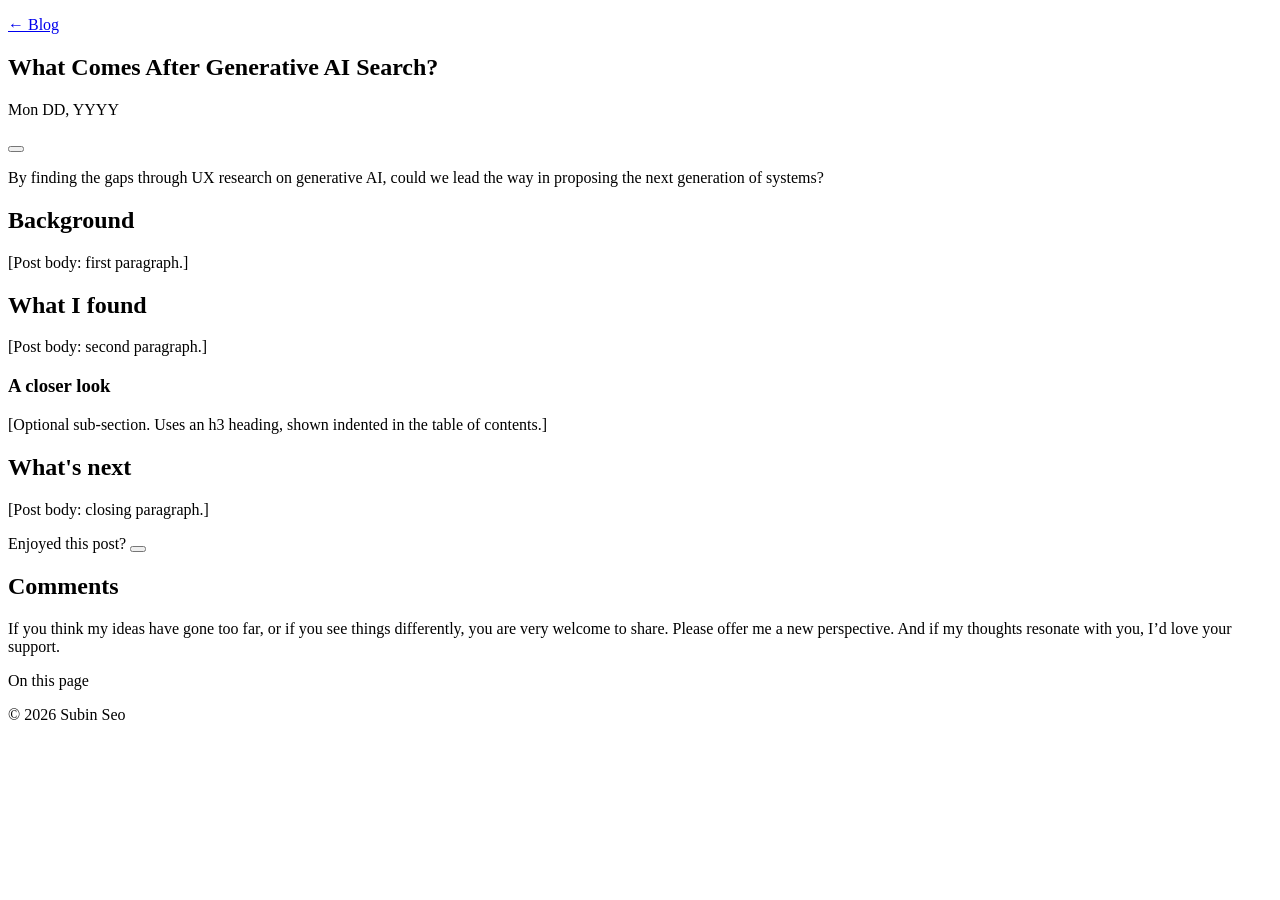
==== blog/next-generation/index.html @ 7dc59793 "File organization" ====
<!doctype html>
<html lang="en">
<head>
	<meta charset="utf-8">
	<meta name="viewport" content="width=device-width, initial-scale=1.0">
	<title>What Comes After Generative AI Search? - Subin Seo</title>
	<link rel="preconnect" href="https://fonts.googleapis.com">
	<link href="https://fonts.googleapis.com/css2?family=Jost:wght@300;400;600&family=Montserrat:wght@300&family=Work+Sans:wght@300;400;600&display=swap" rel="stylesheet">
	<link href="css/style.css?v=66" rel="stylesheet">
	<script src="js/nav.js?v=13"></script>
	<link rel="icon" href="img/favicon.svg?v=2" type="image/svg+xml">
</head>
<body>

	<!--
		Blog post template. To write another post:
		  1. Copy this file and rename it (e.g. blog-my-topic.html).
		  2. Change data-slug below to a short unique id (lowercase letters, numbers, hyphens), and use the
		     same value in the heart/comment-count buttons, in blog.html, and in worker/wrangler.toml (ALLOWED_SLUGS).
		  3. Write the post with h2 (and optional h3) headings inside .post-body: the floating
		     table of contents on the right is built from them automatically.
		  4. Add the post to blog.html.
	-->
	<div class="page page-post">
		<div class="post-layout">

			<article class="post-main" data-slug="next-generation">
				<p class="back"><a href="blog.html">&larr; Blog</a></p>
				<h1>What Comes After Generative AI Search?</h1>
				<p class="meta">Mon DD, YYYY</p>

				<div class="post-stats">
					<button type="button" class="heart-btn" data-slug="next-generation"></button>
					<a class="comment-count" href="#comments" data-slug="next-generation" hidden><svg viewBox="0 0 24 24" width="18" height="18" aria-hidden="true"><path d="M4 4h16a1 1 0 0 1 1 1v11a1 1 0 0 1-1 1H9l-5 4V5a1 1 0 0 1 1-1z"/></svg><span class="comment-num"></span></a>
				</div>

				<p class="post-lead">
					By finding the gaps through UX research on generative AI,
					could we lead the way in proposing the next generation of systems?
				</p>

				<div class="post-body">
					<h2>Background</h2>
					<p>[Post body: first paragraph.]</p>

					<h2>What I found</h2>
					<p>[Post body: second paragraph.]</p>

					<h3>A closer look</h3>
					<p>[Optional sub-section. Uses an h3 heading, shown indented in the table of contents.]</p>

					<h2>What's next</h2>
					<p>[Post body: closing paragraph.]</p>
				</div>

				<div class="post-end">
					<span>Enjoyed this post?</span>
					<button type="button" class="heart-btn" data-slug="next-generation"></button>
				</div>

				<section id="comments" class="comments">
					<h2>Comments</h2>
					<p class="comments-intro">
						If you think my ideas have gone too far, or if you see things differently, you are very welcome to share.
						Please offer me a new perspective. And if my thoughts resonate with you, I’d love your support.
					</p>
					<div id="giscus-box"></div>
				</section>
			</article>

			<aside class="toc" aria-label="Table of contents">
				<div class="toc-inner">
					<p class="toc-title">On this page</p>
					<ol id="toc-list"></ol>
				</div>
			</aside>

		</div>
	</div>

	<footer>
		&copy; 2026 Subin Seo
	</footer>

	<script src="js/blog-config.js?v=3"></script>
	<script src="js/blog.js?v=3"></script>
</body>
</html>
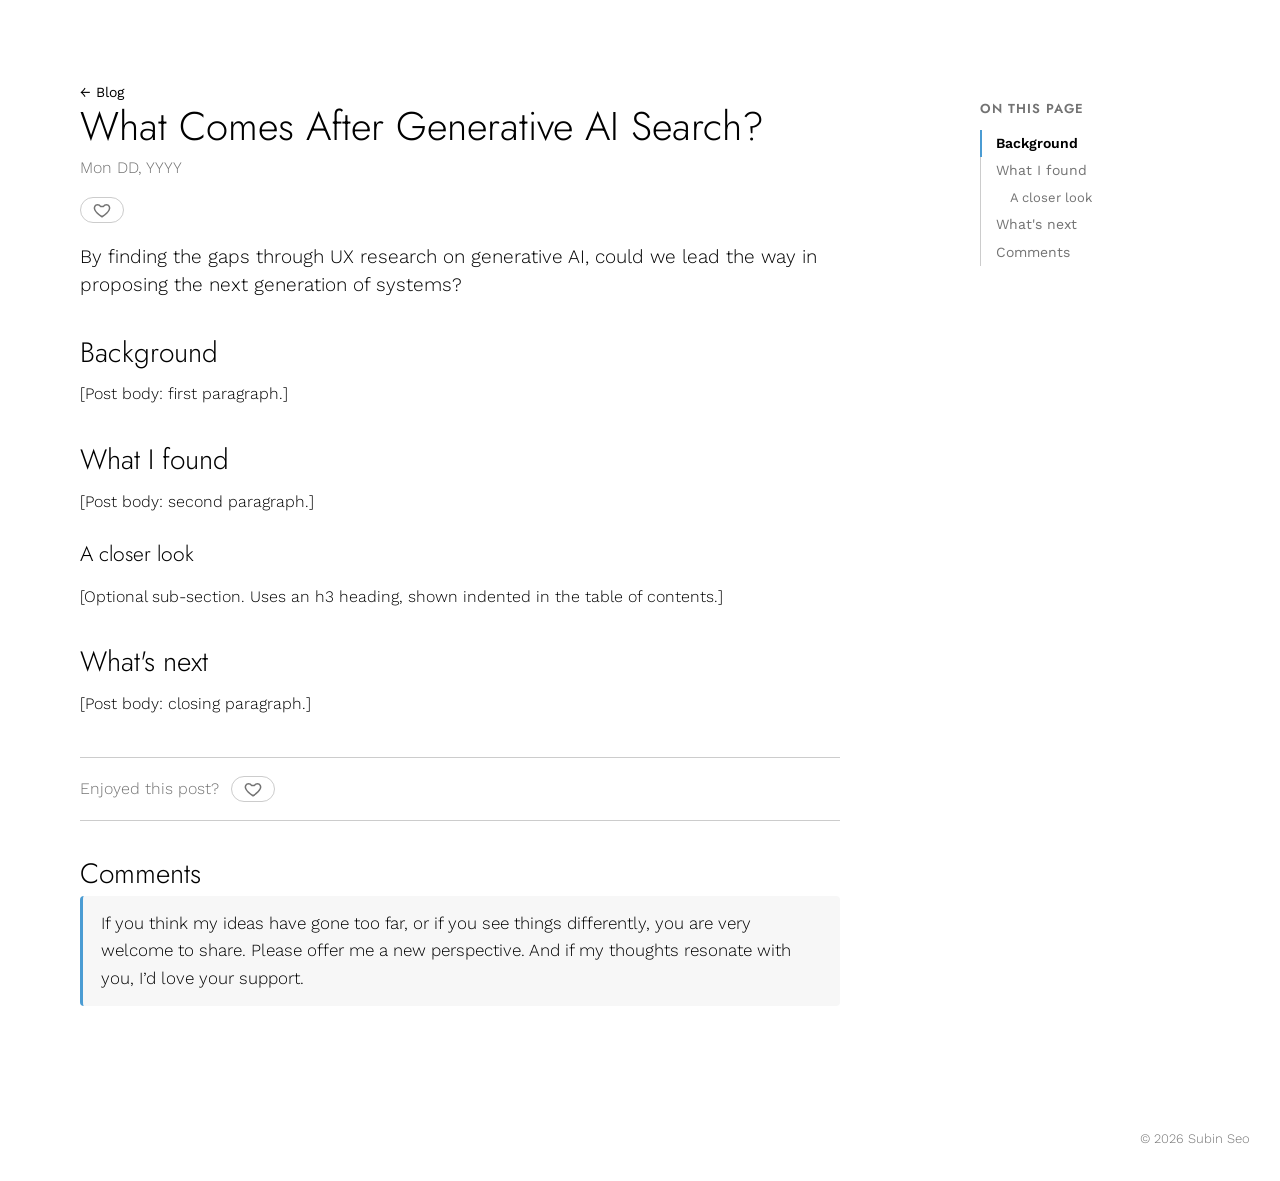
==== commit b797e1d5: "file organization" ====
--- a/blog/next-generation/index.html
+++ b/blog/next-generation/index.html
@@ -6,26 +6,29 @@
 	<title>What Comes After Generative AI Search? - Subin Seo</title>
 	<link rel="preconnect" href="https://fonts.googleapis.com">
 	<link href="https://fonts.googleapis.com/css2?family=Jost:wght@300;400;600&family=Montserrat:wght@300&family=Work+Sans:wght@300;400;600&display=swap" rel="stylesheet">
-	<link href="css/style.css?v=66" rel="stylesheet">
-	<script src="js/nav.js?v=13"></script>
-	<link rel="icon" href="img/favicon.svg?v=2" type="image/svg+xml">
+	<link href="../../css/style.css?v=67" rel="stylesheet">
+	<script src="../../js/nav.js?v=14"></script>
+	<link rel="icon" href="../../img/favicon.svg?v=2" type="image/svg+xml">
 </head>
 <body>
 
 	<!--
 		Blog post template. To write another post:
-		  1. Copy this file and rename it (e.g. blog-my-topic.html).
-		  2. Change data-slug below to a short unique id (lowercase letters, numbers, hyphens), and use the
-		     same value in the heart/comment-count buttons, in blog.html, and in worker/wrangler.toml (ALLOWED_SLUGS).
+		  1. Copy this whole folder (blog/next-generation/) to blog/<your-slug>/. The slug is a short unique id
+		     (lowercase letters, numbers, hyphens). Put the post's images in the same folder and reference them
+		     by file name alone (e.g. <img src="figure1.png">).
+		  2. In the copy's index.html, change data-slug (three places) to the same slug, and edit the title,
+		     date and text. Keep the ../../ in the css/js/link paths at the top and bottom.
 		  3. Write the post with h2 (and optional h3) headings inside .post-body: the floating
 		     table of contents on the right is built from them automatically.
-		  4. Add the post to blog.html.
+		  4. Add an entry for the post at the top of data/blog.js (the blog list), and add the slug to
+		     ALLOWED_SLUGS in worker/wrangler.toml, then run `npx wrangler deploy` (hearts only).
 	-->
 	<div class="page page-post">
 		<div class="post-layout">
 
 			<article class="post-main" data-slug="next-generation">
-				<p class="back"><a href="blog.html">&larr; Blog</a></p>
+				<p class="back"><a href="../../blog.html">&larr; Blog</a></p>
 				<h1>What Comes After Generative AI Search?</h1>
 				<p class="meta">Mon DD, YYYY</p>
 
@@ -82,7 +85,7 @@
 		&copy; 2026 Subin Seo
 	</footer>
 
-	<script src="js/blog-config.js?v=3"></script>
-	<script src="js/blog.js?v=3"></script>
+	<script src="../../js/blog-config.js?v=3"></script>
+	<script src="../../js/blog.js?v=4"></script>
 </body>
 </html>
--- a/css/style.css
+++ b/css/style.css
@@ -0,0 +1,1366 @@
+/* Layout inspired by https://homes.cs.washington.edu/~axz/ */
+
+:root {
+	--text: #000000;
+	--muted: #737373;
+	--border: #cccccc;
+	--accent: orange;
+	--award-bg: #f0ad4e;
+	--award-text: #ffffff;
+	--bg: #ffffff;
+}
+
+* {
+	box-sizing: border-box;
+}
+
+body {
+	margin: 0;
+	background: var(--bg);
+	color: var(--text);
+	font-family: 'Work Sans', sans-serif;
+	font-size: 16px;
+	font-weight: 300;
+	line-height: 160%;
+}
+
+a {
+	color: var(--text);
+	font-weight: 400;
+	text-decoration: none;
+}
+
+a:hover {
+	color: var(--accent);
+}
+
+img {
+	max-width: 100%;
+}
+
+strong, b {
+	font-weight: 600;
+}
+
+/* Body text: Work Sans. Headings and menu: Jost. The name: Montserrat small caps. */
+h1, h2, h3,
+.mini-header,
+.side-menu {
+	font-family: 'Jost', sans-serif;
+	font-weight: 300;
+}
+
+.title-name,
+.side-menu-name {
+	font-family: 'Montserrat', sans-serif;
+	font-variant: small-caps;
+	font-weight: 300;
+}
+
+.container {
+	max-width: 1100px;
+	margin: 0 auto;
+	padding: 0 30px;
+}
+
+/* ---------- Home: top section ---------- */
+
+.intro {
+	display: grid;
+	grid-template-columns: 280px 1fr;
+	gap: 40px;
+	padding-top: 72px;
+}
+
+.intro .portrait {
+	width: 100%;
+	height: auto;
+}
+
+.title-name {
+	display: block;
+	font-size: 50px;
+	line-height: 50px;
+	margin-bottom: 24px;
+}
+
+.intro p {
+	margin: 0 0 16px;
+}
+
+/* ---------- Home: two columns ---------- */
+
+.columns {
+	display: grid;
+	grid-template-columns: 7fr 4fr;
+	grid-template-areas: "main side";
+	gap: 30px;
+	padding-top: 24px;
+}
+
+.main {
+	grid-area: main;
+}
+
+.sidebar {
+	grid-area: side;
+	padding-right: 20px;
+}
+
+.mini-header {
+	font-size: 30px;
+	line-height: 124%;
+	margin: 20px 0 10px;
+}
+
+.sidebar .mini-header:first-child,
+.main .mini-header:first-child {
+	margin-top: 0;
+}
+
+.sidebar p {
+	margin: 0 0 10px;
+}
+
+.contact a {
+	display: inline-block;
+}
+
+.copy-status {
+	margin-left: 8px;
+	font-size: 13px;
+	color: var(--accent);
+}
+
+/* ---------- Publications ---------- */
+
+.pub {
+	display: grid;
+	grid-template-columns: 1fr 5fr;
+	gap: 20px;
+	margin-bottom: 28px;
+}
+
+/* Larger thumbnail column for wide, screen-recording style thumbnails */
+.pub-wide-thumb {
+	grid-template-columns: 280px 1fr;
+}
+
+.pub-thumb {
+	width: 100%;
+	border: 1px solid var(--muted);
+	margin-top: 6px;
+}
+
+.pub-title,
+.pub-title a {
+	font-weight: 600;
+}
+
+.pub-authors .me {
+	font-weight: 600;
+	text-decoration: underline;
+}
+
+.pub-venue {
+	color: var(--text);
+}
+
+.award {
+	display: inline-block;
+	margin-left: 6px;
+	padding: 0 6px;
+	font-family: Arial, sans-serif;
+	font-size: 12px;
+	line-height: 20px;
+	border-radius: 3px;
+	background: var(--award-bg);
+	color: var(--award-text);
+}
+
+.pub-links {
+	margin-top: 6px;
+}
+
+.pub-links a {
+	display: inline-block;
+	margin-right: 10px;
+	font-size: 14px;
+	padding: 1px 8px;
+	border: 1px solid var(--border);
+	border-radius: 3px;
+}
+
+.pub-tags {
+	margin-top: 8px;
+}
+
+.tag {
+	display: inline-block;
+	margin: 0 6px 4px 0;
+	padding: 0 8px;
+	font-size: 13px;
+	color: var(--muted);
+	background: #f2f2f2;
+	border-radius: 10px;
+}
+
+.tag-filter {
+	display: flex;
+	flex-wrap: wrap;
+	gap: 8px;
+	margin-bottom: 8px;
+}
+
+.tag-filter a {
+	font-size: 14px;
+	padding: 2px 12px;
+	border: 1px solid var(--border);
+	border-radius: 14px;
+}
+
+.tag-filter a.active {
+	color: var(--bg);
+	background: var(--text);
+	border-color: var(--text);
+}
+
+.related {
+	margin-top: 8px;
+}
+
+.year-heading {
+	font-family: 'Jost', sans-serif;
+	font-size: 24px;
+	margin: 32px 0 16px;
+}
+
+/* ---------- Side menu (js/nav.js) ---------- */
+
+.menu-button {
+	position: fixed;
+	top: 14px;
+	left: 14px;
+	z-index: 30;
+	width: 40px;
+	height: 40px;
+	padding: 11px 9px;
+	display: flex;
+	flex-direction: column;
+	justify-content: space-between;
+	background: transparent;
+	border: none;
+	border-radius: 4px;
+	cursor: pointer;
+}
+
+.menu-button:hover {
+	background: #f0f0f0;
+}
+
+.menu-button span {
+	display: block;
+	height: 3px;
+	background: var(--text);
+}
+
+.side-menu {
+	position: fixed;
+	top: 0;
+	left: 0;
+	bottom: 0;
+	z-index: 20;
+	width: 240px;
+	max-width: 80vw;
+	padding: 72px 28px 28px;
+	background: var(--bg);
+	border-right: 1px solid var(--border);
+	transform: translateX(-100%);
+	transition: transform 0.25s ease;
+	overflow-y: auto;
+}
+
+.menu-open .side-menu {
+	transform: translateX(0);
+}
+
+.side-menu a {
+	display: block;
+	font-size: 20px;
+	padding: 7px 0;
+}
+
+.side-menu a.active {
+	color: var(--accent);
+}
+
+.side-menu .side-menu-name {
+	font-size: 26px;
+	padding-bottom: 16px;
+	margin-bottom: 12px;
+	border-bottom: 1px solid var(--border);
+}
+
+/* Invisible strip on the left edge; hovering it opens the menu */
+.menu-edge {
+	position: fixed;
+	top: 0;
+	left: 0;
+	bottom: 0;
+	width: 14px;
+	z-index: 15;
+}
+
+.menu-backdrop {
+	position: fixed;
+	inset: 0;
+	z-index: 10;
+	background: rgba(0, 0, 0, 0.25);
+	opacity: 0;
+	visibility: hidden;
+	transition: opacity 0.25s, visibility 0.25s;
+}
+
+body {
+	transition: padding-left 0.25s ease;
+}
+
+/* Wide screens: an open (clicked) menu is docked and pushes the page over */
+@media (min-width: 900px) {
+	.menu-open:not(.menu-hover) body {
+		padding-left: 240px;
+	}
+}
+
+/* Narrow screens: the menu covers the page */
+@media (max-width: 899px) {
+	.menu-open .menu-backdrop {
+		opacity: 1;
+		visibility: visible;
+	}
+}
+
+.menu-no-anim *,
+.menu-no-anim body {
+	transition: none !important;
+}
+
+/* ---------- Sub pages ---------- */
+
+.page h1 {
+	font-size: 40px;
+	margin: 0 0 24px;
+}
+
+.page {
+	max-width: 960px;
+	margin: 0 auto;
+	padding: 80px 30px 40px;
+}
+
+.about-photo {
+	float: right;
+	width: 300px;
+	margin: 0 0 20px 30px;
+}
+
+.entry {
+	margin-bottom: 20px;
+}
+
+.meta {
+	color: var(--muted);
+}
+
+footer {
+	margin-top: 40px;
+	padding: 20px 30px 30px;
+	text-align: right;
+	color: var(--muted);
+	font-size: 13px;
+}
+
+/* ---------- Coursework ---------- */
+
+.course-group {
+	margin-bottom: 36px;
+}
+
+/* Page title with a control beside it */
+.title-row {
+	display: flex;
+	align-items: center;
+	flex-wrap: wrap;
+	gap: 12px 24px;
+	margin-bottom: 24px;
+}
+
+.page .title-row h1 {
+	margin: 0;
+}
+
+/* Slide toggle: two buttons with a sliding dark thumb behind the active one */
+.view-toggle {
+	position: relative;
+	display: inline-grid;
+	grid-template-columns: 1fr 1fr;
+	padding: 3px;
+	border: 1px solid var(--border);
+	border-radius: 999px;
+}
+
+.view-toggle button {
+	position: relative;
+	z-index: 1;
+	padding: 4px 18px;
+	font: inherit;
+	font-size: 14px;
+	color: var(--text);
+	background: none;
+	border: none;
+	border-radius: 999px;
+	cursor: pointer;
+	transition: color 0.25s;
+}
+
+.view-toggle button[aria-checked="true"] {
+	color: var(--bg);
+}
+
+.view-toggle-thumb {
+	position: absolute;
+	top: 3px;
+	bottom: 3px;
+	left: 3px;
+	width: calc(50% - 3px);
+	border-radius: 999px;
+	background: var(--text);
+	transition: transform 0.25s ease;
+}
+
+.view-toggle[data-active="term"] .view-toggle-thumb {
+	transform: translateX(100%);
+}
+
+.course-term {
+	font-size: 18px;
+	margin: 18px 0 6px;
+}
+
+.course-list {
+	list-style: none;
+	margin: 0;
+	padding: 0;
+}
+
+.course-list li {
+	padding: 6px 0;
+	border-bottom: 1px solid #eeeeee;
+}
+
+.course-code {
+	display: inline-block;
+	min-width: 96px;
+	font-weight: 600;
+}
+
+.course-list .meta {
+	margin-left: 8px;
+}
+
+/* ---------- Project write-up pages (e.g. project-mindflex.html) ---------- */
+
+.post-body {
+	text-align: left;
+}
+
+.post-body h2 {
+	font-size: 30px;
+	margin: 44px 0 12px;
+}
+
+.post-body h3 {
+	font-size: 22px;
+	margin: 28px 0 8px;
+}
+
+.post-body hr {
+	margin: 40px 0 0;
+	border: none;
+	border-top: 1px solid var(--border);
+}
+
+.post-body img {
+	display: block;
+	max-width: 100%;
+	height: auto;
+	margin: 14px 0;
+}
+
+.post-body [align="center"] img {
+	margin: 14px auto;
+}
+
+.post-body ul {
+	margin: 8px 0 16px;
+	padding-left: 22px;
+}
+
+.post-body li {
+	margin-bottom: 6px;
+}
+
+.post-body .notice--yellow {
+	margin: 12px 0;
+	padding: 14px 18px;
+	font-size: 18px;
+	background: #fff8dc;
+	border-left: 4px solid #e0b400;
+	border-radius: 4px;
+}
+
+/* ---------- Blog: post layout, floating table of contents, hearts, comments ---------- */
+
+.page-post {
+	max-width: 1180px;
+}
+
+.post-layout {
+	display: grid;
+	grid-template-columns: minmax(0, 1fr) 220px;
+	gap: 56px;
+	align-items: start;
+}
+
+.post-main {
+	min-width: 0;
+	max-width: 760px;
+}
+
+.post-main h1 {
+	margin-bottom: 12px;
+}
+
+.post-body h2,
+.comments > h2 {
+	font-size: 28px;
+	margin: 40px 0 10px;
+	scroll-margin-top: 24px;
+}
+
+.post-body h3 {
+	font-size: 21px;
+	margin: 28px 0 8px;
+	scroll-margin-top: 24px;
+}
+
+/* Floating table of contents: stays in view on the right while the post scrolls */
+.toc {
+	position: sticky;
+	top: 96px;
+	align-self: start;
+}
+
+.toc-title {
+	margin: 0 0 8px;
+	font-family: 'Jost', sans-serif;
+	font-size: 13px;
+	font-weight: 600;
+	letter-spacing: 0.08em;
+	text-transform: uppercase;
+	color: var(--muted);
+}
+
+.toc ol {
+	list-style: none;
+	margin: 0;
+	padding: 0;
+	border-left: 1px solid var(--border);
+}
+
+.toc li a {
+	display: block;
+	margin-left: -1px;
+	padding: 4px 0 4px 14px;
+	border-left: 2px solid transparent;
+	font-size: 14px;
+	line-height: 1.4;
+	color: var(--muted);
+	text-decoration: none;
+	cursor: pointer;
+}
+
+.toc li.toc-sub a {
+	padding-left: 28px;
+	font-size: 13px;
+}
+
+.toc li a:hover {
+	color: var(--text);
+}
+
+.toc li a.is-current {
+	color: var(--text);
+	font-weight: 600;
+	border-left-color: #4b9cd3;
+}
+
+/* Page links under the blog and project lists */
+.pager {
+	display: flex;
+	align-items: center;
+	justify-content: center;
+	gap: 20px;
+	margin: 36px 0 8px;
+	font-size: 15px;
+}
+
+.pager-info {
+	color: var(--muted);
+}
+
+/* Hearts and comment counts */
+.post-stats {
+	display: flex;
+	align-items: center;
+	gap: 14px;
+	margin: 6px 0 4px;
+}
+
+.heart-btn,
+.comment-count {
+	display: inline-flex;
+	align-items: center;
+	gap: 6px;
+	padding: 3px 12px;
+	font: inherit;
+	font-size: 14px;
+	color: var(--muted);
+	background: none;
+	border: 1px solid var(--border);
+	border-radius: 999px;
+	text-decoration: none;
+	cursor: pointer;
+	transition: color 0.15s, border-color 0.15s, background 0.15s;
+}
+
+.comment-count[hidden] {
+	display: none;
+}
+
+.heart-btn svg,
+.comment-count svg {
+	fill: none;
+	stroke: currentColor;
+	stroke-width: 2;
+	stroke-linejoin: round;
+}
+
+.heart-btn:hover {
+	color: #d63a2f;
+	border-color: #e9a29d;
+}
+
+.comment-count:hover {
+	color: var(--text);
+	border-color: var(--muted);
+}
+
+.heart-btn.is-on {
+	color: #d63a2f;
+	border-color: #e9a29d;
+	background: #fdf0ef;
+}
+
+.heart-btn.is-on svg {
+	fill: #e0453a;
+	stroke: #e0453a;
+}
+
+.heart-num:empty {
+	display: none;
+}
+
+.post-end {
+	display: flex;
+	align-items: center;
+	gap: 12px;
+	margin: 40px 0 8px;
+	padding: 18px 0;
+	border-top: 1px solid var(--border);
+	border-bottom: 1px solid var(--border);
+	color: var(--muted);
+}
+
+.comments {
+	margin-top: 32px;
+}
+
+.comments-intro {
+	margin: 0 0 20px;
+	padding: 14px 18px;
+	background: #f7f7f7;
+	border-left: 3px solid #4b9cd3;
+	border-radius: 4px;
+	font-size: 17px;
+	line-height: 1.6;
+}
+
+/* The table of contents needs room beside the post; below this width it is hidden */
+@media (max-width: 1100px) {
+	.post-layout {
+		grid-template-columns: minmax(0, 1fr);
+	}
+
+	.toc {
+		display: none;
+	}
+}
+
+/* ---------- Blog ---------- */
+
+.post {
+	margin-bottom: 28px;
+}
+
+.post-title {
+	font-family: 'Work Sans', sans-serif;
+	font-variant: normal;
+	font-size: 20px;
+	font-weight: 600;
+	margin: 2px 0 4px;
+}
+
+.post-title a {
+	font-weight: 600;
+}
+
+.post p {
+	margin: 0;
+}
+
+.post-lead {
+	font-size: 19px;
+	line-height: 1.5;
+	margin: 20px 0 24px;
+}
+
+/* ---------- Areas of Interest: main and sub area boxes ---------- */
+
+.area-row {
+	display: grid;
+	grid-template-columns: 1fr 1fr;
+	gap: 20px;
+	align-items: stretch;
+}
+
+.area {
+	display: flex;
+	flex-direction: column;
+	margin: 0;
+	padding: 20px 26px 16px;
+	border: 1px solid var(--border);
+	border-left-width: 5px;
+	border-radius: 6px;
+}
+
+.area .mini-header {
+	margin-top: 0;
+	font-size: 24px;
+}
+
+/* Flex boxes don't collapse margins, so set paragraph spacing explicitly */
+.area > p {
+	margin: 0 0 16px;
+}
+
+.area-main {
+	border-left-color: #4b9cd3; /* UNC Carolina Blue */
+	background: #eef6fc;
+}
+
+.area-sub {
+	border-left-color: #9a9a9a;
+	background: #fafafa;
+}
+
+.area-sub .mini-header {
+	font-size: 21px;
+}
+
+/* Thin full-width bar under the page title, split into Main / Sub area tabs */
+.area-tabs {
+	display: grid;
+	grid-template-columns: 1fr 1fr;
+	margin: 12px 0 24px;
+	border: 1px solid var(--border);
+	border-radius: 6px;
+	overflow: hidden;
+}
+
+.area-tab {
+	padding: 5px 0;
+	text-align: center;
+	font-family: 'Jost', sans-serif;
+	font-size: 15px;
+	font-weight: 600;
+	letter-spacing: 0.04em;
+	color: var(--muted);
+	background: var(--bg);
+	transition: background 0.15s, color 0.15s;
+}
+
+.area-tab + .area-tab {
+	border-left: 1px solid var(--border);
+}
+
+.area-tab:hover {
+	color: var(--text);
+	background: #f5f5f5;
+}
+
+/* The current tab: soft gray, same for both areas */
+.area-tab.active,
+.area-tab.active:hover {
+	color: var(--text);
+	background: #e9e9e9;
+}
+
+/* "Main Area" / "Sub Area" label in the box's top-left corner */
+.area-badge {
+	display: inline-block;
+	align-self: flex-start;
+	margin-bottom: 10px;
+	padding: 2px 10px;
+	font-family: 'Jost', sans-serif;
+	font-size: 13px;
+	font-weight: 600;
+	letter-spacing: 0.04em;
+	color: #ffffff;
+	border-radius: 6px;
+}
+
+.area-main .area-badge {
+	background: #4b9cd3;
+}
+
+.area-sub .area-badge {
+	background: #9a9a9a;
+}
+
+/* Buttons side by side; wrap to the next line when narrow.
+   margin-top: auto pins them to the bottom so both boxes' buttons line up. */
+.btn-row {
+	display: flex;
+	flex-wrap: wrap;
+	gap: 8px;
+	margin-top: auto;
+}
+
+/* Box link buttons, colored to match their box */
+.btn-related {
+	display: inline-block;
+	margin: 4px 0 6px;
+	padding: 5px 11px;
+	font-size: 14px;
+	border: 1px solid currentColor;
+	border-radius: 6px;
+	transition: background 0.15s, color 0.15s;
+}
+
+.area-main .btn-related {
+	color: #2f7fb8;
+}
+
+.area-sub .btn-related {
+	color: #6f6f6f;
+}
+
+.area-main .btn-related:hover {
+	color: #ffffff;
+	background: #4b9cd3;
+	border-color: #4b9cd3;
+}
+
+.area-sub .btn-related:hover {
+	color: #ffffff;
+	background: #9a9a9a;
+	border-color: #9a9a9a;
+}
+
+/* Keyword hashtags under the box heading */
+.hashtags {
+	display: flex;
+	flex-wrap: wrap;
+	gap: 2px 14px;
+	margin: 0 0 10px;
+	font-weight: 600;
+	color: var(--text);
+}
+
+/* ---------- Areas of Interest: search eras graphic ---------- */
+
+.search-eras {
+	margin: 0 0 8px;
+}
+
+/* Same highlight color in the text and in the graph */
+.hl-past {
+	color: inherit;
+	background: #ffeaa0;
+	padding: 0 3px;
+	border-radius: 3px;
+}
+
+.hl-now {
+	color: inherit;
+	background: #cfe5f5;
+	padding: 0 3px;
+	border-radius: 3px;
+}
+
+.search-eras svg {
+	display: block;
+	width: 100%;
+	max-width: 900px;
+	height: auto;
+	margin: 0 auto;
+}
+
+.era-axis,
+.era-axis-arrow {
+	stroke: #999999;
+	stroke-width: 1.5;
+	fill: none;
+}
+
+.era-year {
+	font-family: 'Jost', sans-serif;
+	font-size: 16px;
+	fill: var(--muted);
+	text-anchor: middle;
+}
+
+.era-point {
+	fill: var(--bg);
+	stroke: #4b9cd3;
+	stroke-width: 3;
+}
+
+/* Emphasis on the Web -> Gen AI eras */
+.era-year.is-focus {
+	fill: #2f7fb8;
+	font-weight: 600;
+}
+
+.era-focus .era-point {
+	fill: #4b9cd3;
+}
+
+/* The future: an open, dashed point */
+.era-next .era-point {
+	stroke: #999999;
+	stroke-dasharray: 3 3;
+}
+
+.era-pulse {
+	fill: none;
+	stroke: #4b9cd3;
+	stroke-width: 2;
+	transform-box: fill-box;
+	transform-origin: center;
+	animation: era-pulse 2s ease-out infinite;
+}
+
+@keyframes era-pulse {
+	from {
+		opacity: 0.8;
+		transform: scale(1);
+	}
+	to {
+		opacity: 0;
+		transform: scale(3);
+	}
+}
+
+@media (prefers-reduced-motion: reduce) {
+	.era-pulse {
+		animation: none;
+		opacity: 0;
+	}
+}
+
+/* Speech bubble next to "Next" */
+.era-bubble-shape {
+	fill: var(--bg);
+	stroke: #bdbdbd;
+	stroke-width: 1.5;
+	transition: fill 0.2s, stroke 0.2s;
+}
+
+.era-bubble:hover .era-bubble-shape {
+	fill: #fdf0ef;
+	stroke: #e0453a;
+}
+
+.era-bubble:hover .era-bubble-more {
+	color: #d63a2f;
+}
+
+.era-bubble-text {
+	font-family: 'Work Sans', sans-serif;
+	font-size: 15px;
+	font-weight: 400;
+	line-height: 1.35;
+	color: var(--text);
+}
+
+.era-bubble-more {
+	margin-left: 4px;
+	font-size: 14px;
+	white-space: nowrap;
+	color: #2f7fb8;
+}
+
+.era-pop {
+	transform-box: fill-box;
+	transition: opacity 0.6s ease, transform 0.6s ease;
+	transition-delay: calc(var(--i) * 0.25s);
+}
+
+.search-eras.will-animate:not(.in-view) .era-pop {
+	opacity: 0;
+	transform: translateY(14px);
+}
+
+/* ---------- Sub area: "What is LIS?" radial graphic ---------- */
+
+.lis-map {
+	margin: 0 0 24px;
+}
+
+.lis-map svg {
+	display: block;
+	width: 100%;
+	height: auto;
+}
+
+.lis-side {
+	font-family: 'Jost', sans-serif;
+	font-size: 14px;
+	font-weight: 600;
+	letter-spacing: 0.08em;
+	text-transform: uppercase;
+	fill: var(--muted);
+	text-anchor: middle;
+}
+
+.lis-line {
+	stroke: #d4d4d4;
+	stroke-width: 1.5;
+	stroke-dasharray: 400;
+	stroke-dashoffset: 400;
+	animation: lis-draw 0.7s ease-out forwards;
+	animation-delay: calc(0.3s + var(--i) * 0.08s);
+}
+
+.lis-center rect {
+	fill: #f2f2f2;
+	stroke: #9a9a9a;
+	stroke-width: 1.5;
+}
+
+.lis-center text {
+	font-family: 'Jost', sans-serif;
+	font-size: 19px;
+	font-weight: 600;
+	fill: var(--text);
+	text-anchor: middle;
+}
+
+.lis-center .lis-center-sub {
+	font-family: 'Work Sans', sans-serif;
+	font-size: 12px;
+	font-weight: 400;
+	fill: var(--muted);
+}
+
+.lis-node rect {
+	fill: var(--bg);
+	stroke: #bdbdbd;
+	stroke-width: 1.5;
+	transition: fill 0.15s, stroke 0.15s;
+}
+
+.lis-node text {
+	font-family: 'Work Sans', sans-serif;
+	font-size: 15px;
+	fill: var(--text);
+	text-anchor: middle;
+}
+
+.lis-node:hover rect {
+	fill: #f5f5f5;
+	stroke: #7a7a7a;
+}
+
+.lis-pop {
+	transform-box: fill-box;
+	transform-origin: center;
+	animation: lis-pop 0.45s ease-out both;
+	animation-delay: calc(0.6s + var(--i) * 0.08s);
+}
+
+@keyframes lis-draw {
+	to {
+		stroke-dashoffset: 0;
+	}
+}
+
+@keyframes lis-pop {
+	from {
+		opacity: 0;
+		transform: scale(0.6);
+	}
+	to {
+		opacity: 1;
+		transform: scale(1);
+	}
+}
+
+@media (prefers-reduced-motion: reduce) {
+	.lis-line,
+	.lis-pop {
+		animation: none;
+		stroke-dashoffset: 0;
+	}
+}
+
+/* ---------- Concept map (concept-map.html) ---------- */
+
+.page-wide {
+	max-width: 1100px;
+}
+
+.back {
+	margin: 0 0 8px;
+	font-size: 14px;
+}
+
+.cmap-subtitle {
+	font-size: 18px;
+	margin: -12px 0 20px;
+}
+
+.cmap-toolbar {
+	display: flex;
+	justify-content: space-between;
+	align-items: center;
+	flex-wrap: wrap;
+	gap: 10px;
+	margin-bottom: 10px;
+}
+
+.cmap-legend {
+	display: flex;
+	flex-wrap: wrap;
+	gap: 8px;
+}
+
+.cmap-chip {
+	display: inline-block;
+	padding: 0 10px;
+	font-size: 13px;
+	border-radius: 10px;
+	color: #ffffff;
+	background: var(--chip);
+}
+
+.cmap-shuffle {
+	font: inherit;
+	font-size: 14px;
+	padding: 2px 12px;
+	background: var(--bg);
+	border: 1px solid var(--border);
+	border-radius: 14px;
+	cursor: pointer;
+}
+
+.cmap-shuffle:hover {
+	color: var(--accent);
+	border-color: var(--accent);
+}
+
+.group-core { --chip: #e08a00; }
+.group-hci { --chip: #3f7cbf; }
+.group-ir { --chip: #2f9466; }
+.group-bridge { --chip: #8a67b8; }
+
+.cmap {
+	display: block;
+	width: 100%;
+	height: auto;
+	border: 1px solid var(--border);
+	border-radius: 8px;
+	background:
+		radial-gradient(circle, #e6e6e6 1px, transparent 1px) 0 0 / 22px 22px,
+		#fcfcfc;
+	touch-action: none;
+	user-select: none;
+}
+
+.cmap-link {
+	stroke: #c4c4c4;
+	stroke-width: 1.5;
+	transition: stroke 0.15s, opacity 0.15s;
+}
+
+.cmap-node {
+	cursor: grab;
+	outline: none;
+}
+
+.cmap-node.dragging {
+	cursor: grabbing;
+}
+
+.cmap-node circle {
+	fill: color-mix(in srgb, var(--chip) 18%, #ffffff);
+	stroke: var(--chip);
+	stroke-width: 2;
+	transition: fill 0.15s, stroke-width 0.15s;
+}
+
+.cmap-node.size-core circle,
+.cmap-node.size-hub circle {
+	fill: color-mix(in srgb, var(--chip) 85%, #ffffff);
+}
+
+.cmap-node text {
+	font-family: 'Work Sans', sans-serif;
+	font-size: 15px;
+	font-weight: 400;
+	fill: var(--text);
+	paint-order: stroke;
+	stroke: #fcfcfc;
+	stroke-width: 4px;
+	stroke-linejoin: round;
+	pointer-events: none;
+}
+
+.cmap-node.size-core text,
+.cmap-node.size-hub text {
+	font-weight: 600;
+}
+
+.cmap-node:hover circle,
+.cmap-node:focus-visible circle,
+.cmap-node.selected circle {
+	fill: var(--chip);
+	stroke-width: 3;
+}
+
+.cmap.has-focus .cmap-node:not(.lit),
+.cmap.has-focus .cmap-link:not(.lit) {
+	opacity: 0.2;
+}
+
+.cmap.has-focus .cmap-link.lit {
+	stroke: var(--text);
+}
+
+.cmap-info {
+	min-height: 140px;
+	margin-top: 20px;
+}
+
+.cmap-info h2 {
+	display: inline-block;
+	font-size: 26px;
+	margin: 0 12px 6px 0;
+}
+
+.cmap-info p {
+	margin: 8px 0;
+}
+
+.cmap-connections button {
+	font: inherit;
+	font-weight: 400;
+	padding: 0;
+	background: none;
+	border: none;
+	text-decoration: underline;
+	cursor: pointer;
+}
+
+.cmap-connections button:hover {
+	color: var(--accent);
+}
+
+/* ---------- Responsive ---------- */
+
+@media (max-width: 900px) {
+	.intro,
+	.columns {
+		grid-template-columns: 1fr;
+	}
+
+	.columns {
+		grid-template-areas:
+			"main"
+			"side";
+	}
+
+	.intro .portrait {
+		max-width: 280px;
+	}
+
+	.sidebar {
+		padding-right: 0;
+	}
+}
+
+@media (max-width: 700px) {
+	.area-row {
+		grid-template-columns: 1fr;
+	}
+}
+
+@media (max-width: 600px) {
+	.container,
+	.page {
+		padding-left: 16px;
+		padding-right: 16px;
+	}
+
+	.intro {
+		padding-top: 72px;
+	}
+
+	.page {
+		padding-top: 72px;
+	}
+
+	.title-name {
+		font-size: 38px;
+		line-height: 42px;
+	}
+
+	.pub {
+		grid-template-columns: 1fr;
+	}
+
+	.pub-thumb {
+		max-width: 200px;
+	}
+
+	.pub-wide-thumb .pub-thumb {
+		max-width: 320px;
+	}
+
+	.about-photo {
+		float: none;
+		margin: 0 0 20px;
+	}
+}
